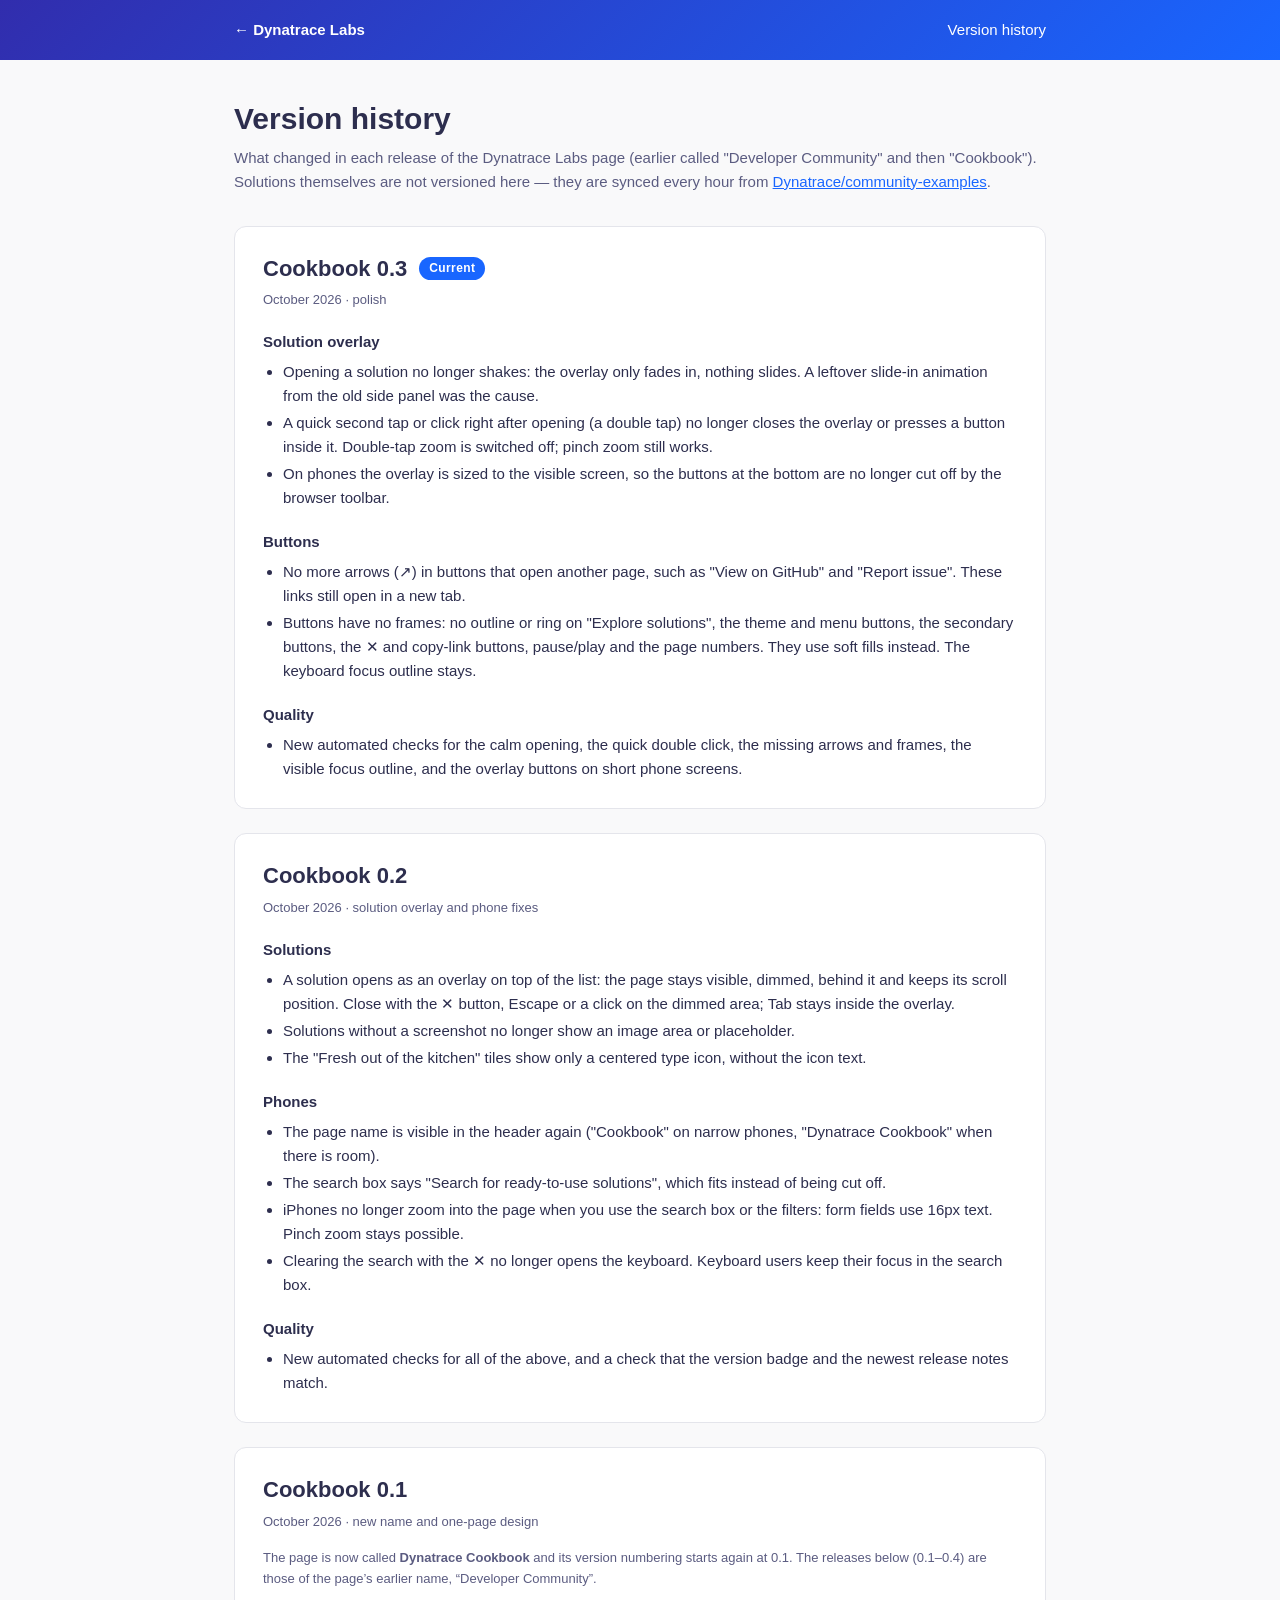
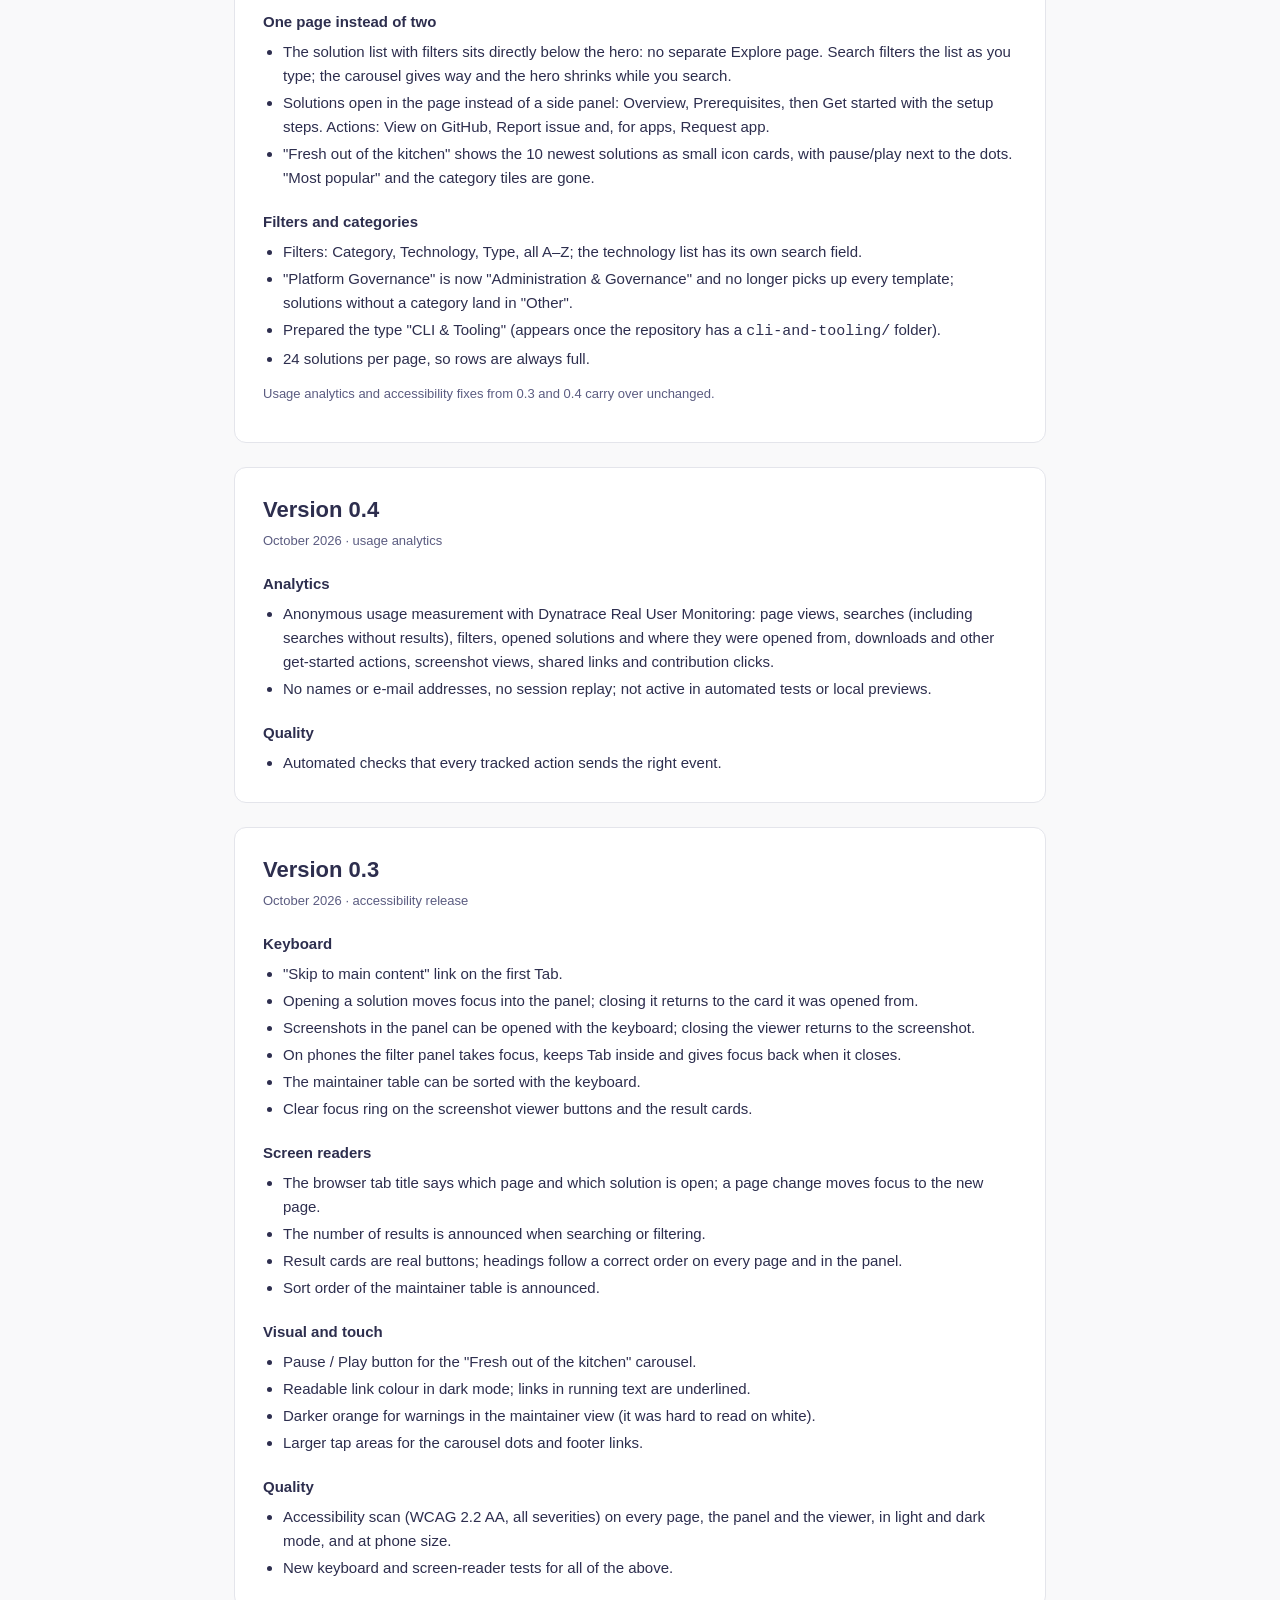
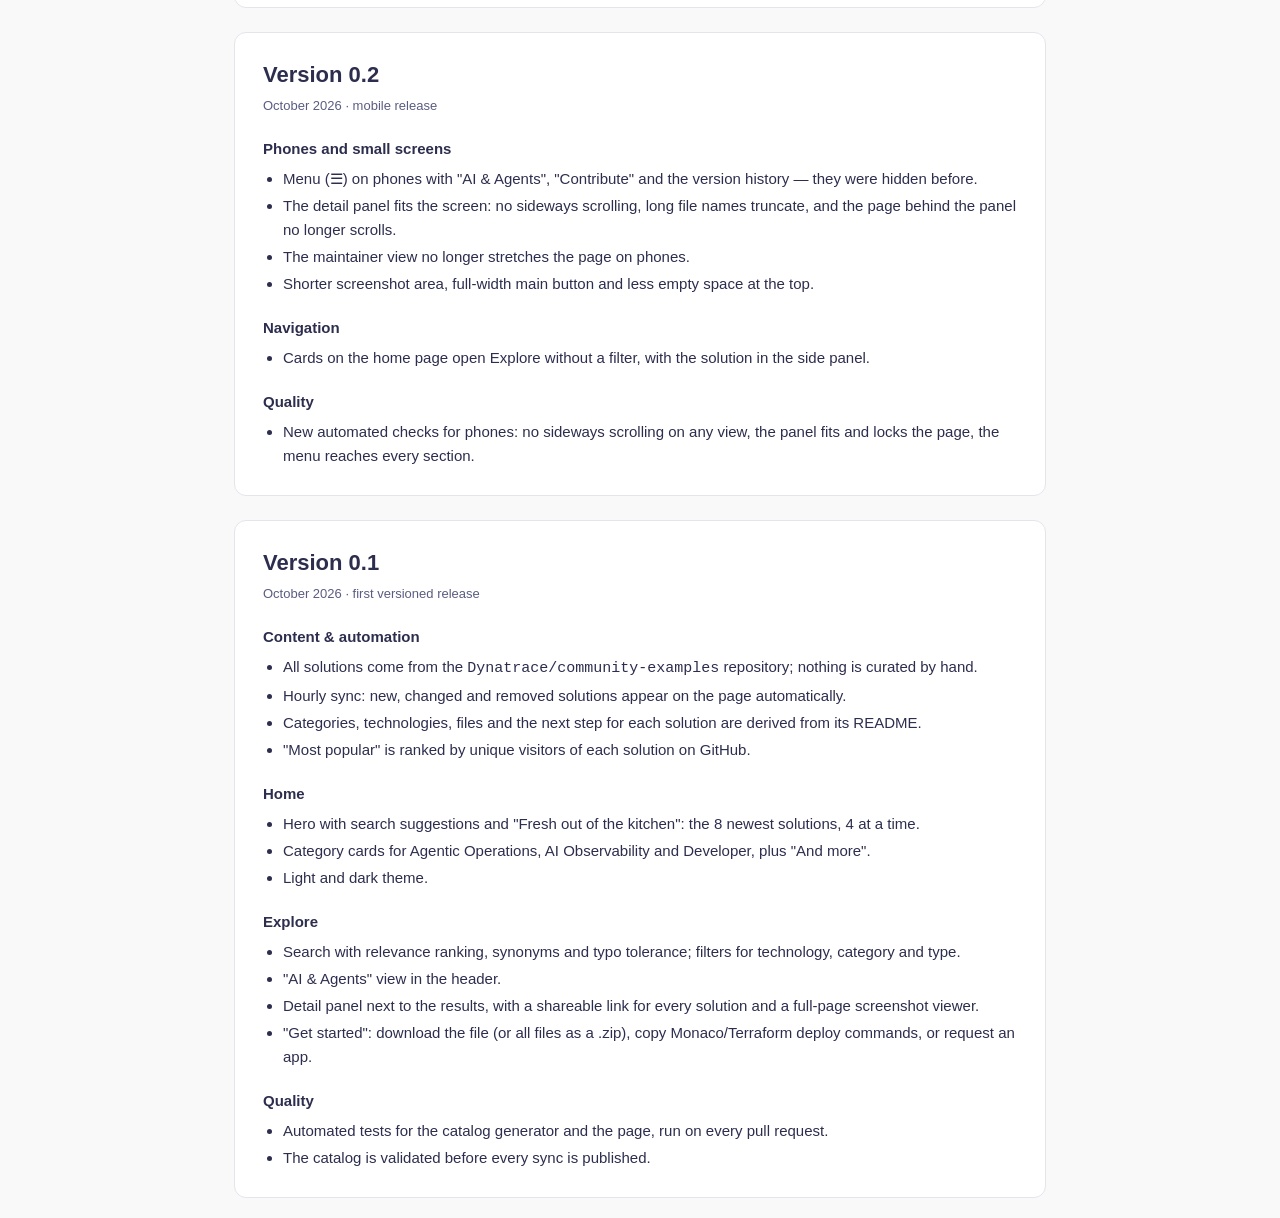
==== version-history.html @ 9326f3be "Add Dynatrace Labs site Replace the placeholder page with the Labs landing page, version history and" ====
<!DOCTYPE html>
<html lang="en">
<head>
<meta charset="utf-8">
<meta name="viewport" content="width=device-width, initial-scale=1">
<title>Version history · Dynatrace Cookbook</title>
<meta name="description" content="Release notes for the Dynatrace Cookbook page.">
<style>
:root{--fg:#2d2e4e;--muted:#5b5c81;--line:#e4e5eb;--blue:#1966ff;--purple:#312dad;--bg:#f9f9fa;--card:#fff;
  --font:"DynatraceFlow","Roboto","Helvetica Neue",Helvetica,Arial,sans-serif;}
*{box-sizing:border-box;}
body{margin:0;background:var(--bg);color:var(--fg);font-family:var(--font);font-size:15px;line-height:1.6;}
header{background:linear-gradient(135deg,#312dad,#1966ff);color:#fff;}
.wrap{max-width:860px;margin:0 auto;padding:0 24px;}
header .wrap{display:flex;align-items:center;justify-content:space-between;height:60px;}
header a{color:#fff;text-decoration:none;font-weight:600;}
header a:hover{text-decoration:underline;}
h1{font-size:30px;line-height:1.25;margin:40px 0 8px;}
.lead{color:var(--muted);margin:0 0 32px;}
.release{background:var(--card);border:1px solid var(--line);border-radius:12px;padding:24px 28px;margin-bottom:24px;}
.release h2{display:flex;align-items:center;gap:12px;margin:0 0 4px;font-size:22px;}
.badge{font-size:12px;font-weight:700;letter-spacing:.4px;color:#fff;background:var(--blue);border-radius:999px;padding:2px 10px;}
.date{color:var(--muted);font-size:13px;margin:0 0 16px;}
.release h3{font-size:15px;margin:20px 0 6px;}
.release ul{margin:0;padding-left:20px;}
.release li{margin:3px 0;}
.note{font-size:13px;color:var(--muted);}
a{color:var(--blue);}
</style>
</head>
<body>
<header>
  <div class="wrap">
    <a href="index.html">← Dynatrace Labs</a>
    <span>Version history</span>
  </div>
</header>

<main class="wrap">
  <h1>Version history</h1>
  <p class="lead">What changed in each release of the Dynatrace Labs page (earlier called "Developer Community" and then "Cookbook").
    Solutions themselves are not versioned here — they are synced every hour from
    <a href="https://github.com/Dynatrace/community-examples" target="_blank" rel="noopener">Dynatrace/community-examples</a>.</p>

  <section class="release" id="cookbook-v0.3">
    <h2>Cookbook 0.3 <span class="badge">Current</span></h2>
    <p class="date">October 2026 · polish</p>

    <h3>Solution overlay</h3>
    <ul>
      <li>Opening a solution no longer shakes: the overlay only fades in, nothing slides. A leftover slide-in animation from the old side panel was the cause.</li>
      <li>A quick second tap or click right after opening (a double tap) no longer closes the overlay or presses a button inside it. Double-tap zoom is switched off; pinch zoom still works.</li>
      <li>On phones the overlay is sized to the visible screen, so the buttons at the bottom are no longer cut off by the browser toolbar.</li>
    </ul>

    <h3>Buttons</h3>
    <ul>
      <li>No more arrows (&#8599;) in buttons that open another page, such as "View on GitHub" and "Report issue". These links still open in a new tab.</li>
      <li>Buttons have no frames: no outline or ring on "Explore solutions", the theme and menu buttons, the secondary buttons, the &#10005; and copy-link buttons, pause/play and the page numbers. They use soft fills instead. The keyboard focus outline stays.</li>
    </ul>

    <h3>Quality</h3>
    <ul>
      <li>New automated checks for the calm opening, the quick double click, the missing arrows and frames, the visible focus outline, and the overlay buttons on short phone screens.</li>
    </ul>
  </section>

  <section class="release" id="cookbook-v0.2">
    <h2>Cookbook 0.2</h2>
    <p class="date">October 2026 · solution overlay and phone fixes</p>

    <h3>Solutions</h3>
    <ul>
      <li>A solution opens as an overlay on top of the list: the page stays visible, dimmed, behind it and keeps its scroll position. Close with the &#10005; button, Escape or a click on the dimmed area; Tab stays inside the overlay.</li>
      <li>Solutions without a screenshot no longer show an image area or placeholder.</li>
      <li>The "Fresh out of the kitchen" tiles show only a centered type icon, without the icon text.</li>
    </ul>

    <h3>Phones</h3>
    <ul>
      <li>The page name is visible in the header again ("Cookbook" on narrow phones, "Dynatrace Cookbook" when there is room).</li>
      <li>The search box says "Search for ready-to-use solutions", which fits instead of being cut off.</li>
      <li>iPhones no longer zoom into the page when you use the search box or the filters: form fields use 16px text. Pinch zoom stays possible.</li>
      <li>Clearing the search with the &#10005; no longer opens the keyboard. Keyboard users keep their focus in the search box.</li>
    </ul>

    <h3>Quality</h3>
    <ul>
      <li>New automated checks for all of the above, and a check that the version badge and the newest release notes match.</li>
    </ul>
  </section>

  <section class="release" id="cookbook-v0.1">
    <h2>Cookbook 0.1</h2>
    <p class="date">October 2026 · new name and one-page design</p>
    <p class="note">The page is now called <strong>Dynatrace Cookbook</strong> and its version numbering starts again at 0.1. The releases below (0.1&ndash;0.4) are those of the page&rsquo;s earlier name, &ldquo;Developer Community&rdquo;.</p>

    <h3>One page instead of two</h3>
    <ul>
      <li>The solution list with filters sits directly below the hero: no separate Explore page. Search filters the list as you type; the carousel gives way and the hero shrinks while you search.</li>
      <li>Solutions open in the page instead of a side panel: Overview, Prerequisites, then Get started with the setup steps. Actions: View on GitHub, Report issue and, for apps, Request app.</li>
      <li>"Fresh out of the kitchen" shows the 10 newest solutions as small icon cards, with pause/play next to the dots. "Most popular" and the category tiles are gone.</li>
    </ul>

    <h3>Filters and categories</h3>
    <ul>
      <li>Filters: Category, Technology, Type, all A&ndash;Z; the technology list has its own search field.</li>
      <li>"Platform Governance" is now "Administration &amp; Governance" and no longer picks up every template; solutions without a category land in "Other".</li>
      <li>Prepared the type "CLI &amp; Tooling" (appears once the repository has a <code>cli-and-tooling/</code> folder).</li>
      <li>24 solutions per page, so rows are always full.</li>
    </ul>

    <p class="note">Usage analytics and accessibility fixes from 0.3 and 0.4 carry over unchanged.</p>
  </section>

  <section class="release" id="v0.4">
    <h2>Version 0.4</h2>
    <p class="date">October 2026 · usage analytics</p>

    <h3>Analytics</h3>
    <ul>
      <li>Anonymous usage measurement with Dynatrace Real User Monitoring: page views, searches (including searches without results), filters, opened solutions and where they were opened from, downloads and other get-started actions, screenshot views, shared links and contribution clicks.</li>
      <li>No names or e-mail addresses, no session replay; not active in automated tests or local previews.</li>
    </ul>

    <h3>Quality</h3>
    <ul>
      <li>Automated checks that every tracked action sends the right event.</li>
    </ul>
  </section>

  <section class="release" id="v0.3">
    <h2>Version 0.3</h2>
    <p class="date">October 2026 · accessibility release</p>

    <h3>Keyboard</h3>
    <ul>
      <li>"Skip to main content" link on the first Tab.</li>
      <li>Opening a solution moves focus into the panel; closing it returns to the card it was opened from.</li>
      <li>Screenshots in the panel can be opened with the keyboard; closing the viewer returns to the screenshot.</li>
      <li>On phones the filter panel takes focus, keeps Tab inside and gives focus back when it closes.</li>
      <li>The maintainer table can be sorted with the keyboard.</li>
      <li>Clear focus ring on the screenshot viewer buttons and the result cards.</li>
    </ul>

    <h3>Screen readers</h3>
    <ul>
      <li>The browser tab title says which page and which solution is open; a page change moves focus to the new page.</li>
      <li>The number of results is announced when searching or filtering.</li>
      <li>Result cards are real buttons; headings follow a correct order on every page and in the panel.</li>
      <li>Sort order of the maintainer table is announced.</li>
    </ul>

    <h3>Visual and touch</h3>
    <ul>
      <li>Pause / Play button for the "Fresh out of the kitchen" carousel.</li>
      <li>Readable link colour in dark mode; links in running text are underlined.</li>
      <li>Darker orange for warnings in the maintainer view (it was hard to read on white).</li>
      <li>Larger tap areas for the carousel dots and footer links.</li>
    </ul>

    <h3>Quality</h3>
    <ul>
      <li>Accessibility scan (WCAG 2.2 AA, all severities) on every page, the panel and the viewer, in light and dark mode, and at phone size.</li>
      <li>New keyboard and screen-reader tests for all of the above.</li>
    </ul>
  </section>

  <section class="release" id="v0.2">
    <h2>Version 0.2</h2>
    <p class="date">October 2026 · mobile release</p>

    <h3>Phones and small screens</h3>
    <ul>
      <li>Menu (☰) on phones with "AI &amp; Agents", "Contribute" and the version history — they were hidden before.</li>
      <li>The detail panel fits the screen: no sideways scrolling, long file names truncate, and the page behind the panel no longer scrolls.</li>
      <li>The maintainer view no longer stretches the page on phones.</li>
      <li>Shorter screenshot area, full-width main button and less empty space at the top.</li>
    </ul>

    <h3>Navigation</h3>
    <ul>
      <li>Cards on the home page open Explore without a filter, with the solution in the side panel.</li>
    </ul>

    <h3>Quality</h3>
    <ul>
      <li>New automated checks for phones: no sideways scrolling on any view, the panel fits and locks the page, the menu reaches every section.</li>
    </ul>
  </section>

  <section class="release" id="v0.1">
    <h2>Version 0.1</h2>
    <p class="date">October 2026 · first versioned release</p>

    <h3>Content &amp; automation</h3>
    <ul>
      <li>All solutions come from the <code>Dynatrace/community-examples</code> repository; nothing is curated by hand.</li>
      <li>Hourly sync: new, changed and removed solutions appear on the page automatically.</li>
      <li>Categories, technologies, files and the next step for each solution are derived from its README.</li>
      <li>"Most popular" is ranked by unique visitors of each solution on GitHub.</li>
    </ul>

    <h3>Home</h3>
    <ul>
      <li>Hero with search suggestions and "Fresh out of the kitchen": the 8 newest solutions, 4 at a time.</li>
      <li>Category cards for Agentic Operations, AI Observability and Developer, plus "And more".</li>
      <li>Light and dark theme.</li>
    </ul>

    <h3>Explore</h3>
    <ul>
      <li>Search with relevance ranking, synonyms and typo tolerance; filters for technology, category and type.</li>
      <li>"AI &amp; Agents" view in the header.</li>
      <li>Detail panel next to the results, with a shareable link for every solution and a full-page screenshot viewer.</li>
      <li>"Get started": download the file (or all files as a .zip), copy Monaco/Terraform deploy commands, or request an app.</li>
    </ul>

    <h3>Quality</h3>
    <ul>
      <li>Automated tests for the catalog generator and the page, run on every pull request.</li>
      <li>The catalog is validated before every sync is published.</li>
    </ul>

  </section>
</main>
</body>
</html>
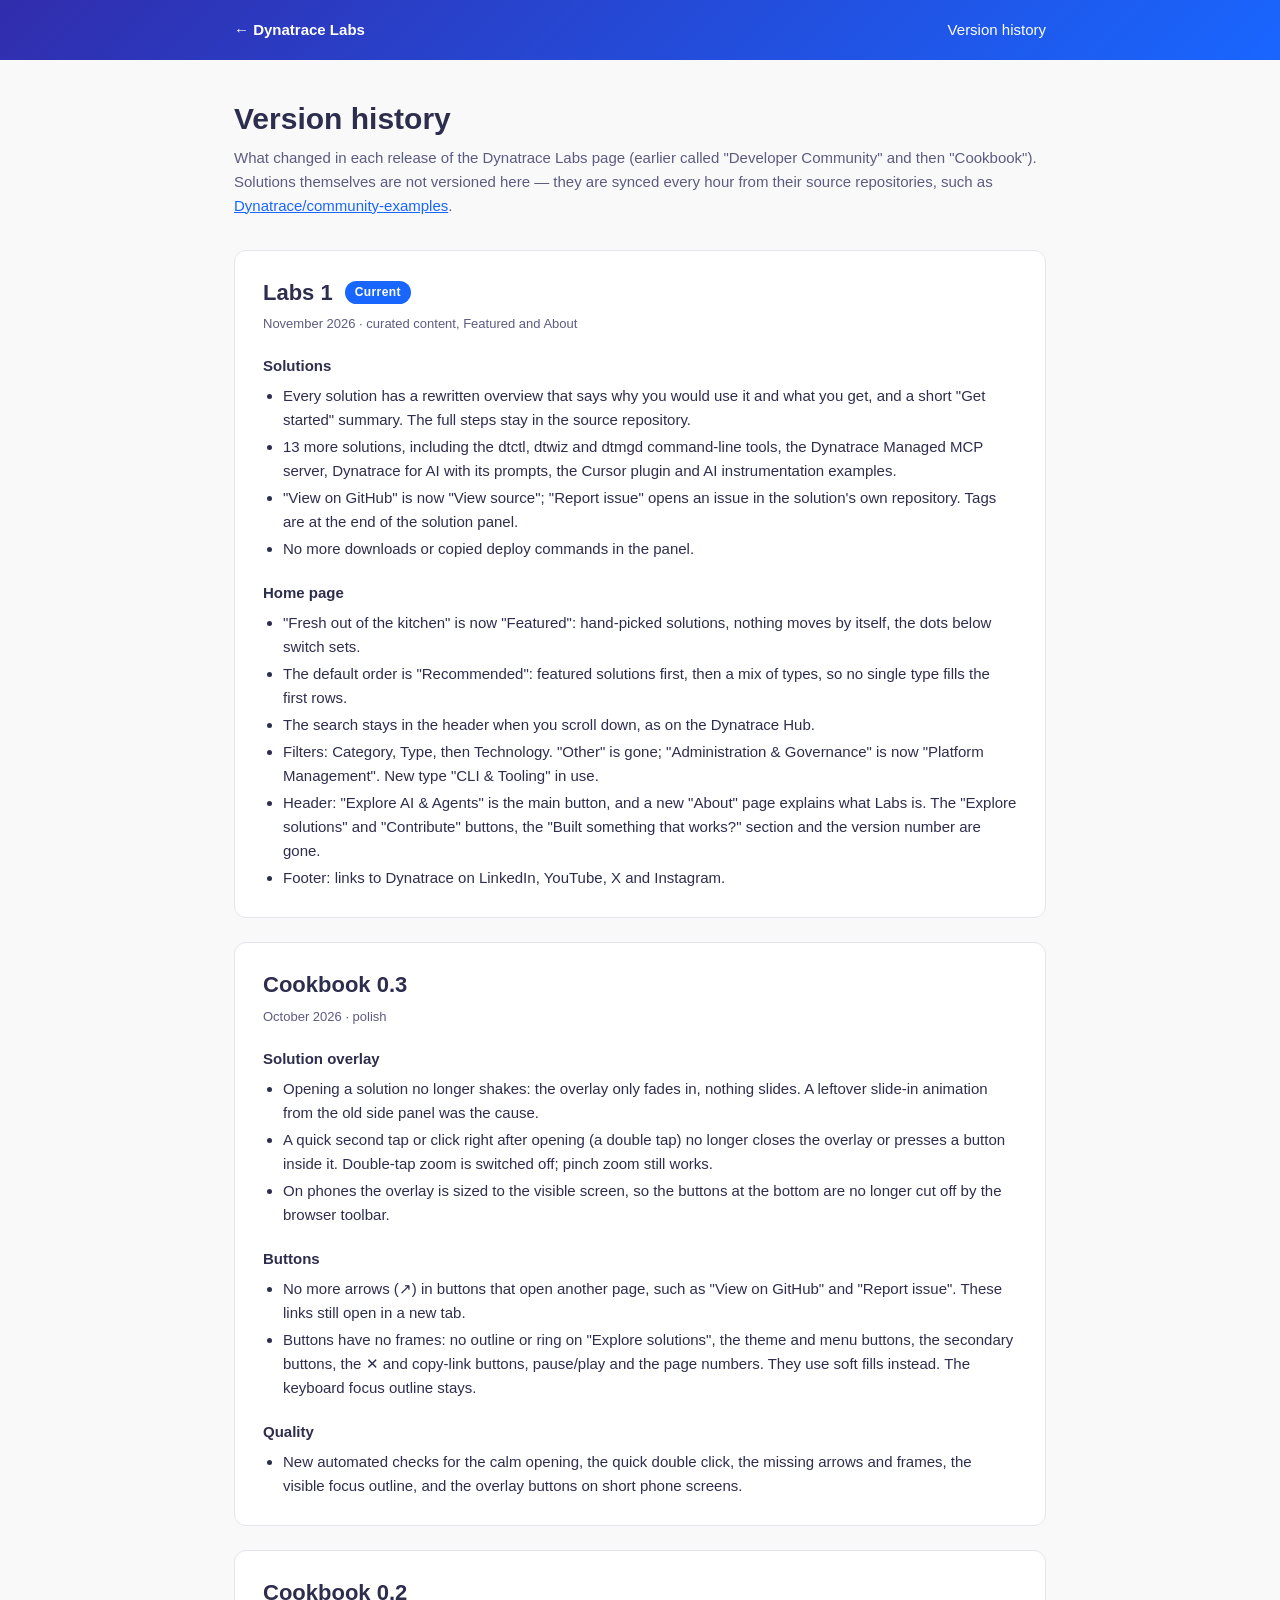
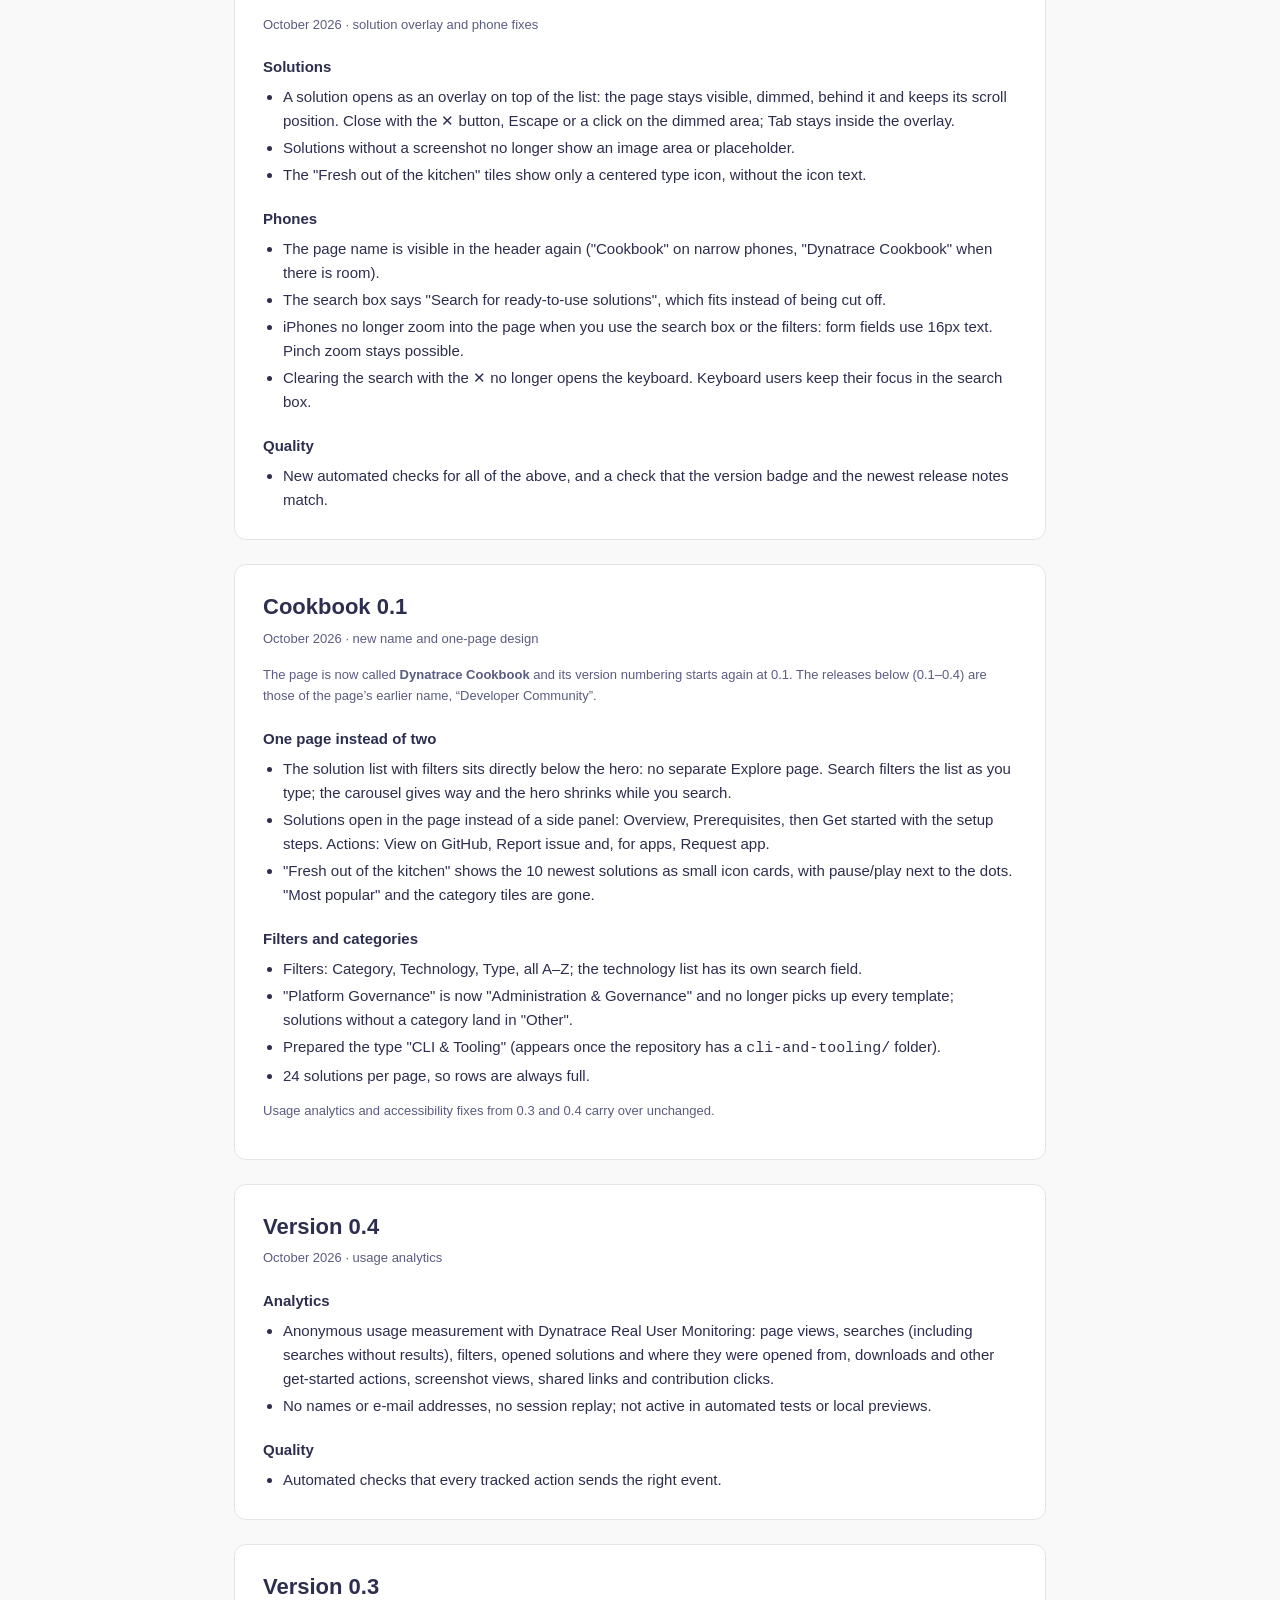
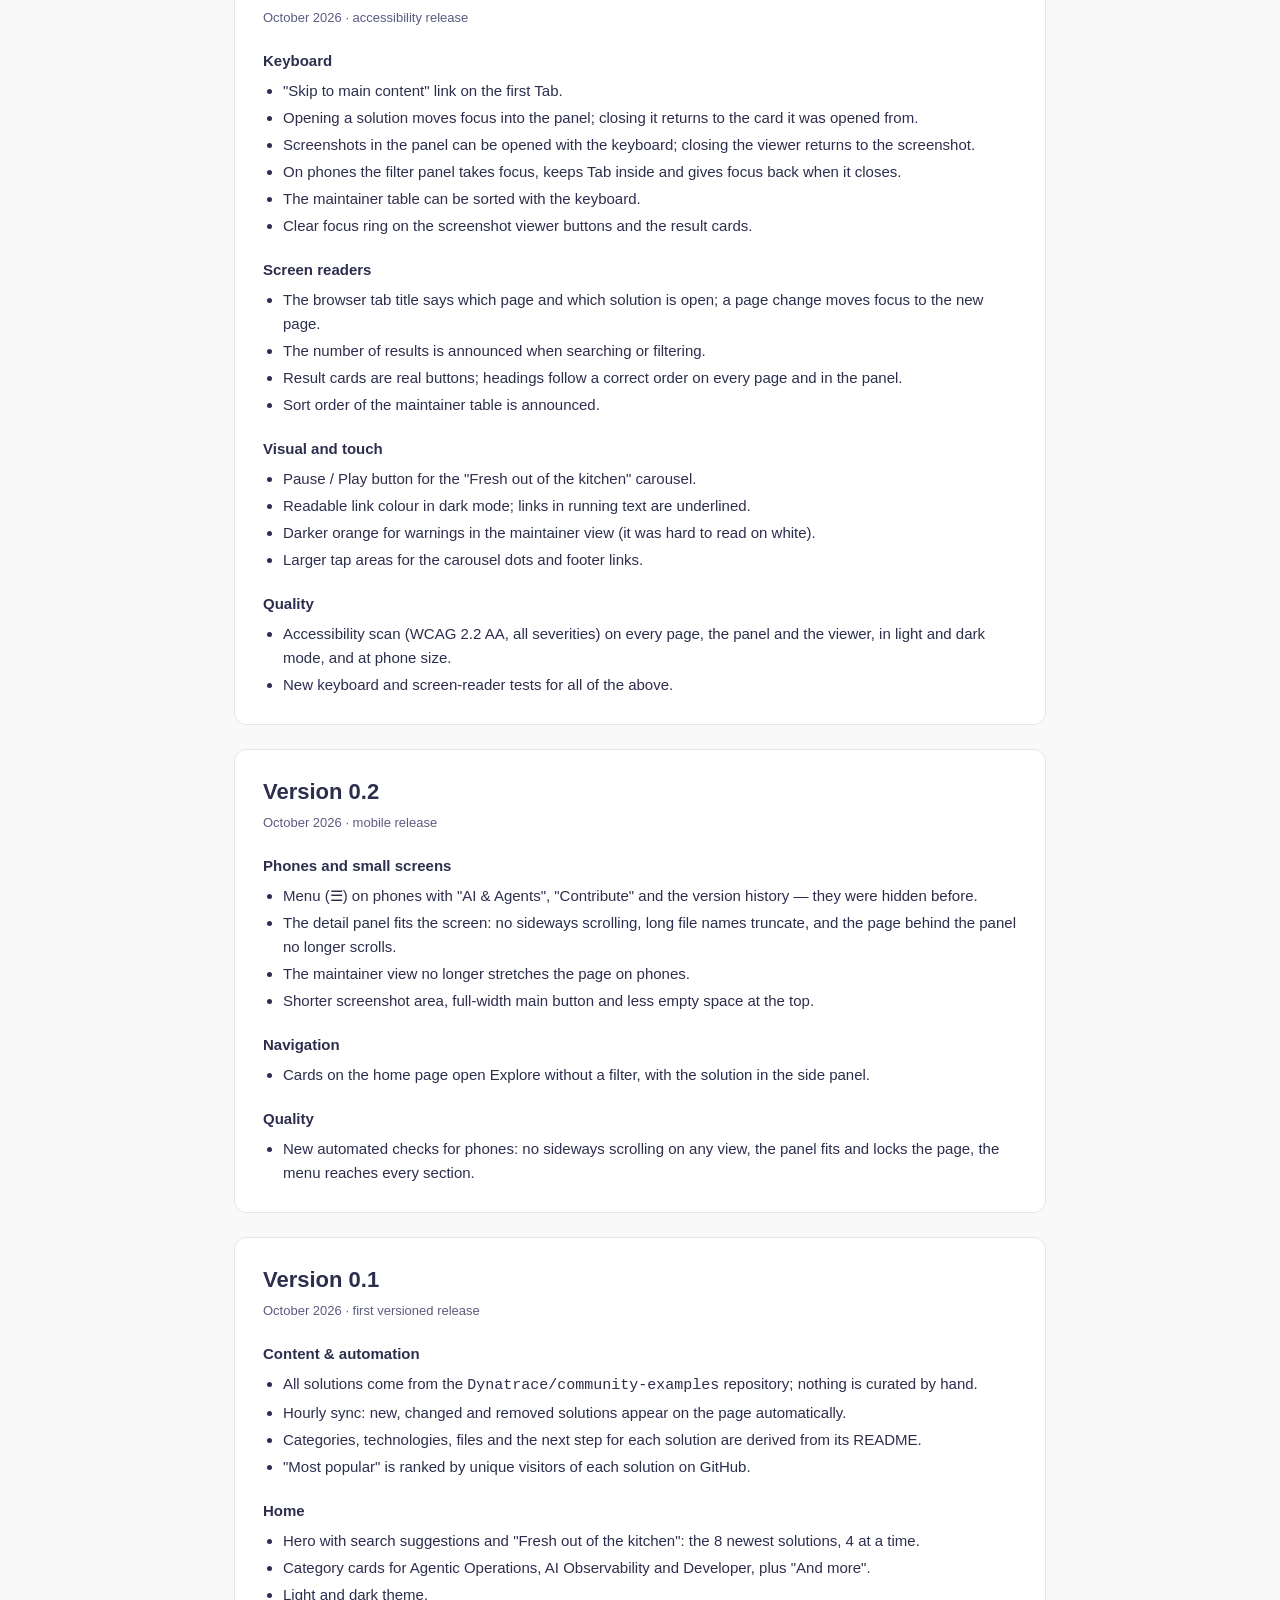
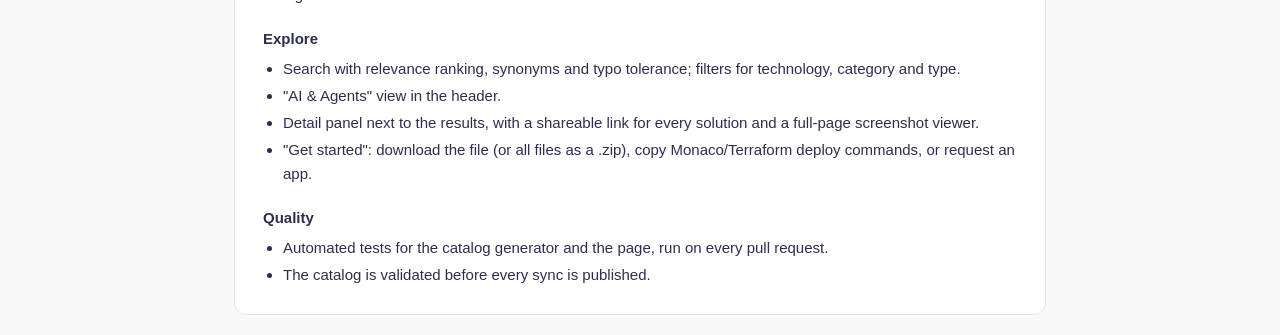
==== commit 797b780f: "Update Labs site to Labs 1 (05942c9) Copied unchanged from applications/labs/public/ in the internal" ====
--- a/version-history.html
+++ b/version-history.html
@@ -1,228 +1,251 @@
-<!DOCTYPE html>
-<html lang="en">
-<head>
-<meta charset="utf-8">
-<meta name="viewport" content="width=device-width, initial-scale=1">
-<title>Version history · Dynatrace Cookbook</title>
-<meta name="description" content="Release notes for the Dynatrace Cookbook page.">
-<style>
-:root{--fg:#2d2e4e;--muted:#5b5c81;--line:#e4e5eb;--blue:#1966ff;--purple:#312dad;--bg:#f9f9fa;--card:#fff;
-  --font:"DynatraceFlow","Roboto","Helvetica Neue",Helvetica,Arial,sans-serif;}
-*{box-sizing:border-box;}
-body{margin:0;background:var(--bg);color:var(--fg);font-family:var(--font);font-size:15px;line-height:1.6;}
-header{background:linear-gradient(135deg,#312dad,#1966ff);color:#fff;}
-.wrap{max-width:860px;margin:0 auto;padding:0 24px;}
-header .wrap{display:flex;align-items:center;justify-content:space-between;height:60px;}
-header a{color:#fff;text-decoration:none;font-weight:600;}
-header a:hover{text-decoration:underline;}
-h1{font-size:30px;line-height:1.25;margin:40px 0 8px;}
-.lead{color:var(--muted);margin:0 0 32px;}
-.release{background:var(--card);border:1px solid var(--line);border-radius:12px;padding:24px 28px;margin-bottom:24px;}
-.release h2{display:flex;align-items:center;gap:12px;margin:0 0 4px;font-size:22px;}
-.badge{font-size:12px;font-weight:700;letter-spacing:.4px;color:#fff;background:var(--blue);border-radius:999px;padding:2px 10px;}
-.date{color:var(--muted);font-size:13px;margin:0 0 16px;}
-.release h3{font-size:15px;margin:20px 0 6px;}
-.release ul{margin:0;padding-left:20px;}
-.release li{margin:3px 0;}
-.note{font-size:13px;color:var(--muted);}
-a{color:var(--blue);}
-</style>
-</head>
-<body>
-<header>
-  <div class="wrap">
-    <a href="index.html">← Dynatrace Labs</a>
-    <span>Version history</span>
-  </div>
-</header>
-
-<main class="wrap">
-  <h1>Version history</h1>
-  <p class="lead">What changed in each release of the Dynatrace Labs page (earlier called "Developer Community" and then "Cookbook").
-    Solutions themselves are not versioned here — they are synced every hour from
-    <a href="https://github.com/Dynatrace/community-examples" target="_blank" rel="noopener">Dynatrace/community-examples</a>.</p>
-
-  <section class="release" id="cookbook-v0.3">
-    <h2>Cookbook 0.3 <span class="badge">Current</span></h2>
-    <p class="date">October 2026 · polish</p>
-
-    <h3>Solution overlay</h3>
-    <ul>
-      <li>Opening a solution no longer shakes: the overlay only fades in, nothing slides. A leftover slide-in animation from the old side panel was the cause.</li>
-      <li>A quick second tap or click right after opening (a double tap) no longer closes the overlay or presses a button inside it. Double-tap zoom is switched off; pinch zoom still works.</li>
-      <li>On phones the overlay is sized to the visible screen, so the buttons at the bottom are no longer cut off by the browser toolbar.</li>
-    </ul>
-
-    <h3>Buttons</h3>
-    <ul>
-      <li>No more arrows (&#8599;) in buttons that open another page, such as "View on GitHub" and "Report issue". These links still open in a new tab.</li>
-      <li>Buttons have no frames: no outline or ring on "Explore solutions", the theme and menu buttons, the secondary buttons, the &#10005; and copy-link buttons, pause/play and the page numbers. They use soft fills instead. The keyboard focus outline stays.</li>
-    </ul>
-
-    <h3>Quality</h3>
-    <ul>
-      <li>New automated checks for the calm opening, the quick double click, the missing arrows and frames, the visible focus outline, and the overlay buttons on short phone screens.</li>
-    </ul>
-  </section>
-
-  <section class="release" id="cookbook-v0.2">
-    <h2>Cookbook 0.2</h2>
-    <p class="date">October 2026 · solution overlay and phone fixes</p>
-
-    <h3>Solutions</h3>
-    <ul>
-      <li>A solution opens as an overlay on top of the list: the page stays visible, dimmed, behind it and keeps its scroll position. Close with the &#10005; button, Escape or a click on the dimmed area; Tab stays inside the overlay.</li>
-      <li>Solutions without a screenshot no longer show an image area or placeholder.</li>
-      <li>The "Fresh out of the kitchen" tiles show only a centered type icon, without the icon text.</li>
-    </ul>
-
-    <h3>Phones</h3>
-    <ul>
-      <li>The page name is visible in the header again ("Cookbook" on narrow phones, "Dynatrace Cookbook" when there is room).</li>
-      <li>The search box says "Search for ready-to-use solutions", which fits instead of being cut off.</li>
-      <li>iPhones no longer zoom into the page when you use the search box or the filters: form fields use 16px text. Pinch zoom stays possible.</li>
-      <li>Clearing the search with the &#10005; no longer opens the keyboard. Keyboard users keep their focus in the search box.</li>
-    </ul>
-
-    <h3>Quality</h3>
-    <ul>
-      <li>New automated checks for all of the above, and a check that the version badge and the newest release notes match.</li>
-    </ul>
-  </section>
-
-  <section class="release" id="cookbook-v0.1">
-    <h2>Cookbook 0.1</h2>
-    <p class="date">October 2026 · new name and one-page design</p>
-    <p class="note">The page is now called <strong>Dynatrace Cookbook</strong> and its version numbering starts again at 0.1. The releases below (0.1&ndash;0.4) are those of the page&rsquo;s earlier name, &ldquo;Developer Community&rdquo;.</p>
-
-    <h3>One page instead of two</h3>
-    <ul>
-      <li>The solution list with filters sits directly below the hero: no separate Explore page. Search filters the list as you type; the carousel gives way and the hero shrinks while you search.</li>
-      <li>Solutions open in the page instead of a side panel: Overview, Prerequisites, then Get started with the setup steps. Actions: View on GitHub, Report issue and, for apps, Request app.</li>
-      <li>"Fresh out of the kitchen" shows the 10 newest solutions as small icon cards, with pause/play next to the dots. "Most popular" and the category tiles are gone.</li>
-    </ul>
-
-    <h3>Filters and categories</h3>
-    <ul>
-      <li>Filters: Category, Technology, Type, all A&ndash;Z; the technology list has its own search field.</li>
-      <li>"Platform Governance" is now "Administration &amp; Governance" and no longer picks up every template; solutions without a category land in "Other".</li>
-      <li>Prepared the type "CLI &amp; Tooling" (appears once the repository has a <code>cli-and-tooling/</code> folder).</li>
-      <li>24 solutions per page, so rows are always full.</li>
-    </ul>
-
-    <p class="note">Usage analytics and accessibility fixes from 0.3 and 0.4 carry over unchanged.</p>
-  </section>
-
-  <section class="release" id="v0.4">
-    <h2>Version 0.4</h2>
-    <p class="date">October 2026 · usage analytics</p>
-
-    <h3>Analytics</h3>
-    <ul>
-      <li>Anonymous usage measurement with Dynatrace Real User Monitoring: page views, searches (including searches without results), filters, opened solutions and where they were opened from, downloads and other get-started actions, screenshot views, shared links and contribution clicks.</li>
-      <li>No names or e-mail addresses, no session replay; not active in automated tests or local previews.</li>
-    </ul>
-
-    <h3>Quality</h3>
-    <ul>
-      <li>Automated checks that every tracked action sends the right event.</li>
-    </ul>
-  </section>
-
-  <section class="release" id="v0.3">
-    <h2>Version 0.3</h2>
-    <p class="date">October 2026 · accessibility release</p>
-
-    <h3>Keyboard</h3>
-    <ul>
-      <li>"Skip to main content" link on the first Tab.</li>
-      <li>Opening a solution moves focus into the panel; closing it returns to the card it was opened from.</li>
-      <li>Screenshots in the panel can be opened with the keyboard; closing the viewer returns to the screenshot.</li>
-      <li>On phones the filter panel takes focus, keeps Tab inside and gives focus back when it closes.</li>
-      <li>The maintainer table can be sorted with the keyboard.</li>
-      <li>Clear focus ring on the screenshot viewer buttons and the result cards.</li>
-    </ul>
-
-    <h3>Screen readers</h3>
-    <ul>
-      <li>The browser tab title says which page and which solution is open; a page change moves focus to the new page.</li>
-      <li>The number of results is announced when searching or filtering.</li>
-      <li>Result cards are real buttons; headings follow a correct order on every page and in the panel.</li>
-      <li>Sort order of the maintainer table is announced.</li>
-    </ul>
-
-    <h3>Visual and touch</h3>
-    <ul>
-      <li>Pause / Play button for the "Fresh out of the kitchen" carousel.</li>
-      <li>Readable link colour in dark mode; links in running text are underlined.</li>
-      <li>Darker orange for warnings in the maintainer view (it was hard to read on white).</li>
-      <li>Larger tap areas for the carousel dots and footer links.</li>
-    </ul>
-
-    <h3>Quality</h3>
-    <ul>
-      <li>Accessibility scan (WCAG 2.2 AA, all severities) on every page, the panel and the viewer, in light and dark mode, and at phone size.</li>
-      <li>New keyboard and screen-reader tests for all of the above.</li>
-    </ul>
-  </section>
-
-  <section class="release" id="v0.2">
-    <h2>Version 0.2</h2>
-    <p class="date">October 2026 · mobile release</p>
-
-    <h3>Phones and small screens</h3>
-    <ul>
-      <li>Menu (☰) on phones with "AI &amp; Agents", "Contribute" and the version history — they were hidden before.</li>
-      <li>The detail panel fits the screen: no sideways scrolling, long file names truncate, and the page behind the panel no longer scrolls.</li>
-      <li>The maintainer view no longer stretches the page on phones.</li>
-      <li>Shorter screenshot area, full-width main button and less empty space at the top.</li>
-    </ul>
-
-    <h3>Navigation</h3>
-    <ul>
-      <li>Cards on the home page open Explore without a filter, with the solution in the side panel.</li>
-    </ul>
-
-    <h3>Quality</h3>
-    <ul>
-      <li>New automated checks for phones: no sideways scrolling on any view, the panel fits and locks the page, the menu reaches every section.</li>
-    </ul>
-  </section>
-
-  <section class="release" id="v0.1">
-    <h2>Version 0.1</h2>
-    <p class="date">October 2026 · first versioned release</p>
-
-    <h3>Content &amp; automation</h3>
-    <ul>
-      <li>All solutions come from the <code>Dynatrace/community-examples</code> repository; nothing is curated by hand.</li>
-      <li>Hourly sync: new, changed and removed solutions appear on the page automatically.</li>
-      <li>Categories, technologies, files and the next step for each solution are derived from its README.</li>
-      <li>"Most popular" is ranked by unique visitors of each solution on GitHub.</li>
-    </ul>
-
-    <h3>Home</h3>
-    <ul>
-      <li>Hero with search suggestions and "Fresh out of the kitchen": the 8 newest solutions, 4 at a time.</li>
-      <li>Category cards for Agentic Operations, AI Observability and Developer, plus "And more".</li>
-      <li>Light and dark theme.</li>
-    </ul>
-
-    <h3>Explore</h3>
-    <ul>
-      <li>Search with relevance ranking, synonyms and typo tolerance; filters for technology, category and type.</li>
-      <li>"AI &amp; Agents" view in the header.</li>
-      <li>Detail panel next to the results, with a shareable link for every solution and a full-page screenshot viewer.</li>
-      <li>"Get started": download the file (or all files as a .zip), copy Monaco/Terraform deploy commands, or request an app.</li>
-    </ul>
-
-    <h3>Quality</h3>
-    <ul>
-      <li>Automated tests for the catalog generator and the page, run on every pull request.</li>
-      <li>The catalog is validated before every sync is published.</li>
-    </ul>
-
-  </section>
-</main>
-</body>
-</html>
+<!DOCTYPE html>
+<html lang="en">
+<head>
+<meta charset="utf-8">
+<meta name="viewport" content="width=device-width, initial-scale=1">
+<title>Version history · Dynatrace Labs</title>
+<meta name="description" content="Release notes for the Dynatrace Labs page.">
+<style>
+:root{--fg:#2d2e4e;--muted:#5b5c81;--line:#e4e5eb;--blue:#1966ff;--purple:#312dad;--bg:#f9f9fa;--card:#fff;
+  --font:"DynatraceFlow","Roboto","Helvetica Neue",Helvetica,Arial,sans-serif;}
+*{box-sizing:border-box;}
+body{margin:0;background:var(--bg);color:var(--fg);font-family:var(--font);font-size:15px;line-height:1.6;}
+header{background:linear-gradient(135deg,#312dad,#1966ff);color:#fff;}
+.wrap{max-width:860px;margin:0 auto;padding:0 24px;}
+header .wrap{display:flex;align-items:center;justify-content:space-between;height:60px;}
+header a{color:#fff;text-decoration:none;font-weight:600;}
+header a:hover{text-decoration:underline;}
+h1{font-size:30px;line-height:1.25;margin:40px 0 8px;}
+.lead{color:var(--muted);margin:0 0 32px;}
+.release{background:var(--card);border:1px solid var(--line);border-radius:12px;padding:24px 28px;margin-bottom:24px;}
+.release h2{display:flex;align-items:center;gap:12px;margin:0 0 4px;font-size:22px;}
+.badge{font-size:12px;font-weight:700;letter-spacing:.4px;color:#fff;background:var(--blue);border-radius:999px;padding:2px 10px;}
+.date{color:var(--muted);font-size:13px;margin:0 0 16px;}
+.release h3{font-size:15px;margin:20px 0 6px;}
+.release ul{margin:0;padding-left:20px;}
+.release li{margin:3px 0;}
+.note{font-size:13px;color:var(--muted);}
+a{color:var(--blue);}
+</style>
+</head>
+<body>
+<header>
+  <div class="wrap">
+    <a href="index.html">← Dynatrace Labs</a>
+    <span>Version history</span>
+  </div>
+</header>
+
+<main class="wrap">
+  <h1>Version history</h1>
+  <p class="lead">What changed in each release of the Dynatrace Labs page (earlier called "Developer Community" and then "Cookbook").
+    Solutions themselves are not versioned here — they are synced every hour from their source repositories,
+    such as <a href="https://github.com/Dynatrace/community-examples" target="_blank" rel="noopener">Dynatrace/community-examples</a>.</p>
+
+  <section class="release" id="labs-v1">
+    <h2>Labs 1 <span class="badge">Current</span></h2>
+    <p class="date">November 2026 · curated content, Featured and About</p>
+
+    <h3>Solutions</h3>
+    <ul>
+      <li>Every solution has a rewritten overview that says why you would use it and what you get, and a short "Get started" summary. The full steps stay in the source repository.</li>
+      <li>13 more solutions, including the dtctl, dtwiz and dtmgd command-line tools, the Dynatrace Managed MCP server, Dynatrace for AI with its prompts, the Cursor plugin and AI instrumentation examples.</li>
+      <li>"View on GitHub" is now "View source"; "Report issue" opens an issue in the solution's own repository. Tags are at the end of the solution panel.</li>
+      <li>No more downloads or copied deploy commands in the panel.</li>
+    </ul>
+
+    <h3>Home page</h3>
+    <ul>
+      <li>"Fresh out of the kitchen" is now "Featured": hand-picked solutions, nothing moves by itself, the dots below switch sets.</li>
+      <li>The default order is "Recommended": featured solutions first, then a mix of types, so no single type fills the first rows.</li>
+      <li>The search stays in the header when you scroll down, as on the Dynatrace Hub.</li>
+      <li>Filters: Category, Type, then Technology. "Other" is gone; "Administration &amp; Governance" is now "Platform Management". New type "CLI &amp; Tooling" in use.</li>
+      <li>Header: "Explore AI &amp; Agents" is the main button, and a new "About" page explains what Labs is. The "Explore solutions" and "Contribute" buttons, the "Built something that works?" section and the version number are gone.</li>
+      <li>Footer: links to Dynatrace on LinkedIn, YouTube, X and Instagram.</li>
+    </ul>
+  </section>
+
+  <section class="release" id="cookbook-v0.3">
+    <h2>Cookbook 0.3</h2>
+    <p class="date">October 2026 · polish</p>
+
+    <h3>Solution overlay</h3>
+    <ul>
+      <li>Opening a solution no longer shakes: the overlay only fades in, nothing slides. A leftover slide-in animation from the old side panel was the cause.</li>
+      <li>A quick second tap or click right after opening (a double tap) no longer closes the overlay or presses a button inside it. Double-tap zoom is switched off; pinch zoom still works.</li>
+      <li>On phones the overlay is sized to the visible screen, so the buttons at the bottom are no longer cut off by the browser toolbar.</li>
+    </ul>
+
+    <h3>Buttons</h3>
+    <ul>
+      <li>No more arrows (&#8599;) in buttons that open another page, such as "View on GitHub" and "Report issue". These links still open in a new tab.</li>
+      <li>Buttons have no frames: no outline or ring on "Explore solutions", the theme and menu buttons, the secondary buttons, the &#10005; and copy-link buttons, pause/play and the page numbers. They use soft fills instead. The keyboard focus outline stays.</li>
+    </ul>
+
+    <h3>Quality</h3>
+    <ul>
+      <li>New automated checks for the calm opening, the quick double click, the missing arrows and frames, the visible focus outline, and the overlay buttons on short phone screens.</li>
+    </ul>
+  </section>
+
+  <section class="release" id="cookbook-v0.2">
+    <h2>Cookbook 0.2</h2>
+    <p class="date">October 2026 · solution overlay and phone fixes</p>
+
+    <h3>Solutions</h3>
+    <ul>
+      <li>A solution opens as an overlay on top of the list: the page stays visible, dimmed, behind it and keeps its scroll position. Close with the &#10005; button, Escape or a click on the dimmed area; Tab stays inside the overlay.</li>
+      <li>Solutions without a screenshot no longer show an image area or placeholder.</li>
+      <li>The "Fresh out of the kitchen" tiles show only a centered type icon, without the icon text.</li>
+    </ul>
+
+    <h3>Phones</h3>
+    <ul>
+      <li>The page name is visible in the header again ("Cookbook" on narrow phones, "Dynatrace Cookbook" when there is room).</li>
+      <li>The search box says "Search for ready-to-use solutions", which fits instead of being cut off.</li>
+      <li>iPhones no longer zoom into the page when you use the search box or the filters: form fields use 16px text. Pinch zoom stays possible.</li>
+      <li>Clearing the search with the &#10005; no longer opens the keyboard. Keyboard users keep their focus in the search box.</li>
+    </ul>
+
+    <h3>Quality</h3>
+    <ul>
+      <li>New automated checks for all of the above, and a check that the version badge and the newest release notes match.</li>
+    </ul>
+  </section>
+
+  <section class="release" id="cookbook-v0.1">
+    <h2>Cookbook 0.1</h2>
+    <p class="date">October 2026 · new name and one-page design</p>
+    <p class="note">The page is now called <strong>Dynatrace Cookbook</strong> and its version numbering starts again at 0.1. The releases below (0.1&ndash;0.4) are those of the page&rsquo;s earlier name, &ldquo;Developer Community&rdquo;.</p>
+
+    <h3>One page instead of two</h3>
+    <ul>
+      <li>The solution list with filters sits directly below the hero: no separate Explore page. Search filters the list as you type; the carousel gives way and the hero shrinks while you search.</li>
+      <li>Solutions open in the page instead of a side panel: Overview, Prerequisites, then Get started with the setup steps. Actions: View on GitHub, Report issue and, for apps, Request app.</li>
+      <li>"Fresh out of the kitchen" shows the 10 newest solutions as small icon cards, with pause/play next to the dots. "Most popular" and the category tiles are gone.</li>
+    </ul>
+
+    <h3>Filters and categories</h3>
+    <ul>
+      <li>Filters: Category, Technology, Type, all A&ndash;Z; the technology list has its own search field.</li>
+      <li>"Platform Governance" is now "Administration &amp; Governance" and no longer picks up every template; solutions without a category land in "Other".</li>
+      <li>Prepared the type "CLI &amp; Tooling" (appears once the repository has a <code>cli-and-tooling/</code> folder).</li>
+      <li>24 solutions per page, so rows are always full.</li>
+    </ul>
+
+    <p class="note">Usage analytics and accessibility fixes from 0.3 and 0.4 carry over unchanged.</p>
+  </section>
+
+  <section class="release" id="v0.4">
+    <h2>Version 0.4</h2>
+    <p class="date">October 2026 · usage analytics</p>
+
+    <h3>Analytics</h3>
+    <ul>
+      <li>Anonymous usage measurement with Dynatrace Real User Monitoring: page views, searches (including searches without results), filters, opened solutions and where they were opened from, downloads and other get-started actions, screenshot views, shared links and contribution clicks.</li>
+      <li>No names or e-mail addresses, no session replay; not active in automated tests or local previews.</li>
+    </ul>
+
+    <h3>Quality</h3>
+    <ul>
+      <li>Automated checks that every tracked action sends the right event.</li>
+    </ul>
+  </section>
+
+  <section class="release" id="v0.3">
+    <h2>Version 0.3</h2>
+    <p class="date">October 2026 · accessibility release</p>
+
+    <h3>Keyboard</h3>
+    <ul>
+      <li>"Skip to main content" link on the first Tab.</li>
+      <li>Opening a solution moves focus into the panel; closing it returns to the card it was opened from.</li>
+      <li>Screenshots in the panel can be opened with the keyboard; closing the viewer returns to the screenshot.</li>
+      <li>On phones the filter panel takes focus, keeps Tab inside and gives focus back when it closes.</li>
+      <li>The maintainer table can be sorted with the keyboard.</li>
+      <li>Clear focus ring on the screenshot viewer buttons and the result cards.</li>
+    </ul>
+
+    <h3>Screen readers</h3>
+    <ul>
+      <li>The browser tab title says which page and which solution is open; a page change moves focus to the new page.</li>
+      <li>The number of results is announced when searching or filtering.</li>
+      <li>Result cards are real buttons; headings follow a correct order on every page and in the panel.</li>
+      <li>Sort order of the maintainer table is announced.</li>
+    </ul>
+
+    <h3>Visual and touch</h3>
+    <ul>
+      <li>Pause / Play button for the "Fresh out of the kitchen" carousel.</li>
+      <li>Readable link colour in dark mode; links in running text are underlined.</li>
+      <li>Darker orange for warnings in the maintainer view (it was hard to read on white).</li>
+      <li>Larger tap areas for the carousel dots and footer links.</li>
+    </ul>
+
+    <h3>Quality</h3>
+    <ul>
+      <li>Accessibility scan (WCAG 2.2 AA, all severities) on every page, the panel and the viewer, in light and dark mode, and at phone size.</li>
+      <li>New keyboard and screen-reader tests for all of the above.</li>
+    </ul>
+  </section>
+
+  <section class="release" id="v0.2">
+    <h2>Version 0.2</h2>
+    <p class="date">October 2026 · mobile release</p>
+
+    <h3>Phones and small screens</h3>
+    <ul>
+      <li>Menu (☰) on phones with "AI &amp; Agents", "Contribute" and the version history — they were hidden before.</li>
+      <li>The detail panel fits the screen: no sideways scrolling, long file names truncate, and the page behind the panel no longer scrolls.</li>
+      <li>The maintainer view no longer stretches the page on phones.</li>
+      <li>Shorter screenshot area, full-width main button and less empty space at the top.</li>
+    </ul>
+
+    <h3>Navigation</h3>
+    <ul>
+      <li>Cards on the home page open Explore without a filter, with the solution in the side panel.</li>
+    </ul>
+
+    <h3>Quality</h3>
+    <ul>
+      <li>New automated checks for phones: no sideways scrolling on any view, the panel fits and locks the page, the menu reaches every section.</li>
+    </ul>
+  </section>
+
+  <section class="release" id="v0.1">
+    <h2>Version 0.1</h2>
+    <p class="date">October 2026 · first versioned release</p>
+
+    <h3>Content &amp; automation</h3>
+    <ul>
+      <li>All solutions come from the <code>Dynatrace/community-examples</code> repository; nothing is curated by hand.</li>
+      <li>Hourly sync: new, changed and removed solutions appear on the page automatically.</li>
+      <li>Categories, technologies, files and the next step for each solution are derived from its README.</li>
+      <li>"Most popular" is ranked by unique visitors of each solution on GitHub.</li>
+    </ul>
+
+    <h3>Home</h3>
+    <ul>
+      <li>Hero with search suggestions and "Fresh out of the kitchen": the 8 newest solutions, 4 at a time.</li>
+      <li>Category cards for Agentic Operations, AI Observability and Developer, plus "And more".</li>
+      <li>Light and dark theme.</li>
+    </ul>
+
+    <h3>Explore</h3>
+    <ul>
+      <li>Search with relevance ranking, synonyms and typo tolerance; filters for technology, category and type.</li>
+      <li>"AI &amp; Agents" view in the header.</li>
+      <li>Detail panel next to the results, with a shareable link for every solution and a full-page screenshot viewer.</li>
+      <li>"Get started": download the file (or all files as a .zip), copy Monaco/Terraform deploy commands, or request an app.</li>
+    </ul>
+
+    <h3>Quality</h3>
+    <ul>
+      <li>Automated tests for the catalog generator and the page, run on every pull request.</li>
+      <li>The catalog is validated before every sync is published.</li>
+    </ul>
+
+  </section>
+</main>
+</body>
+</html>
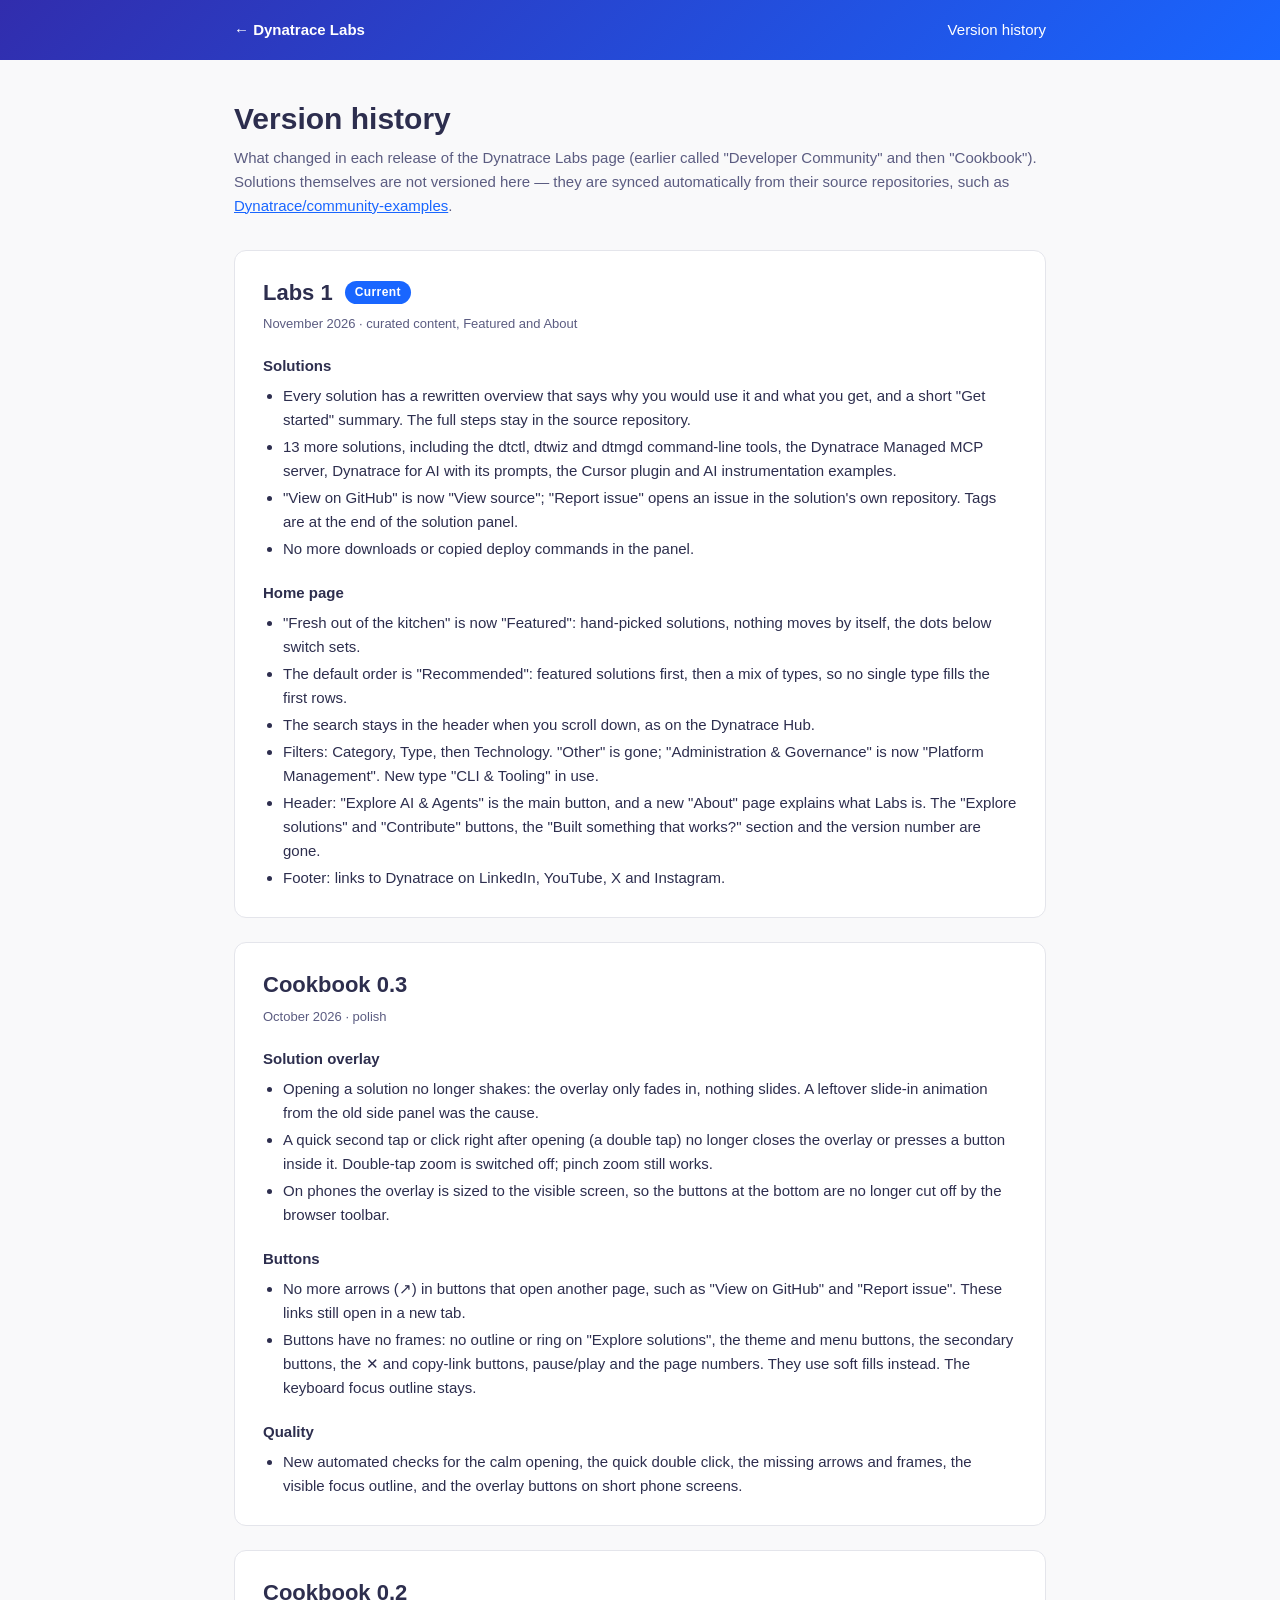
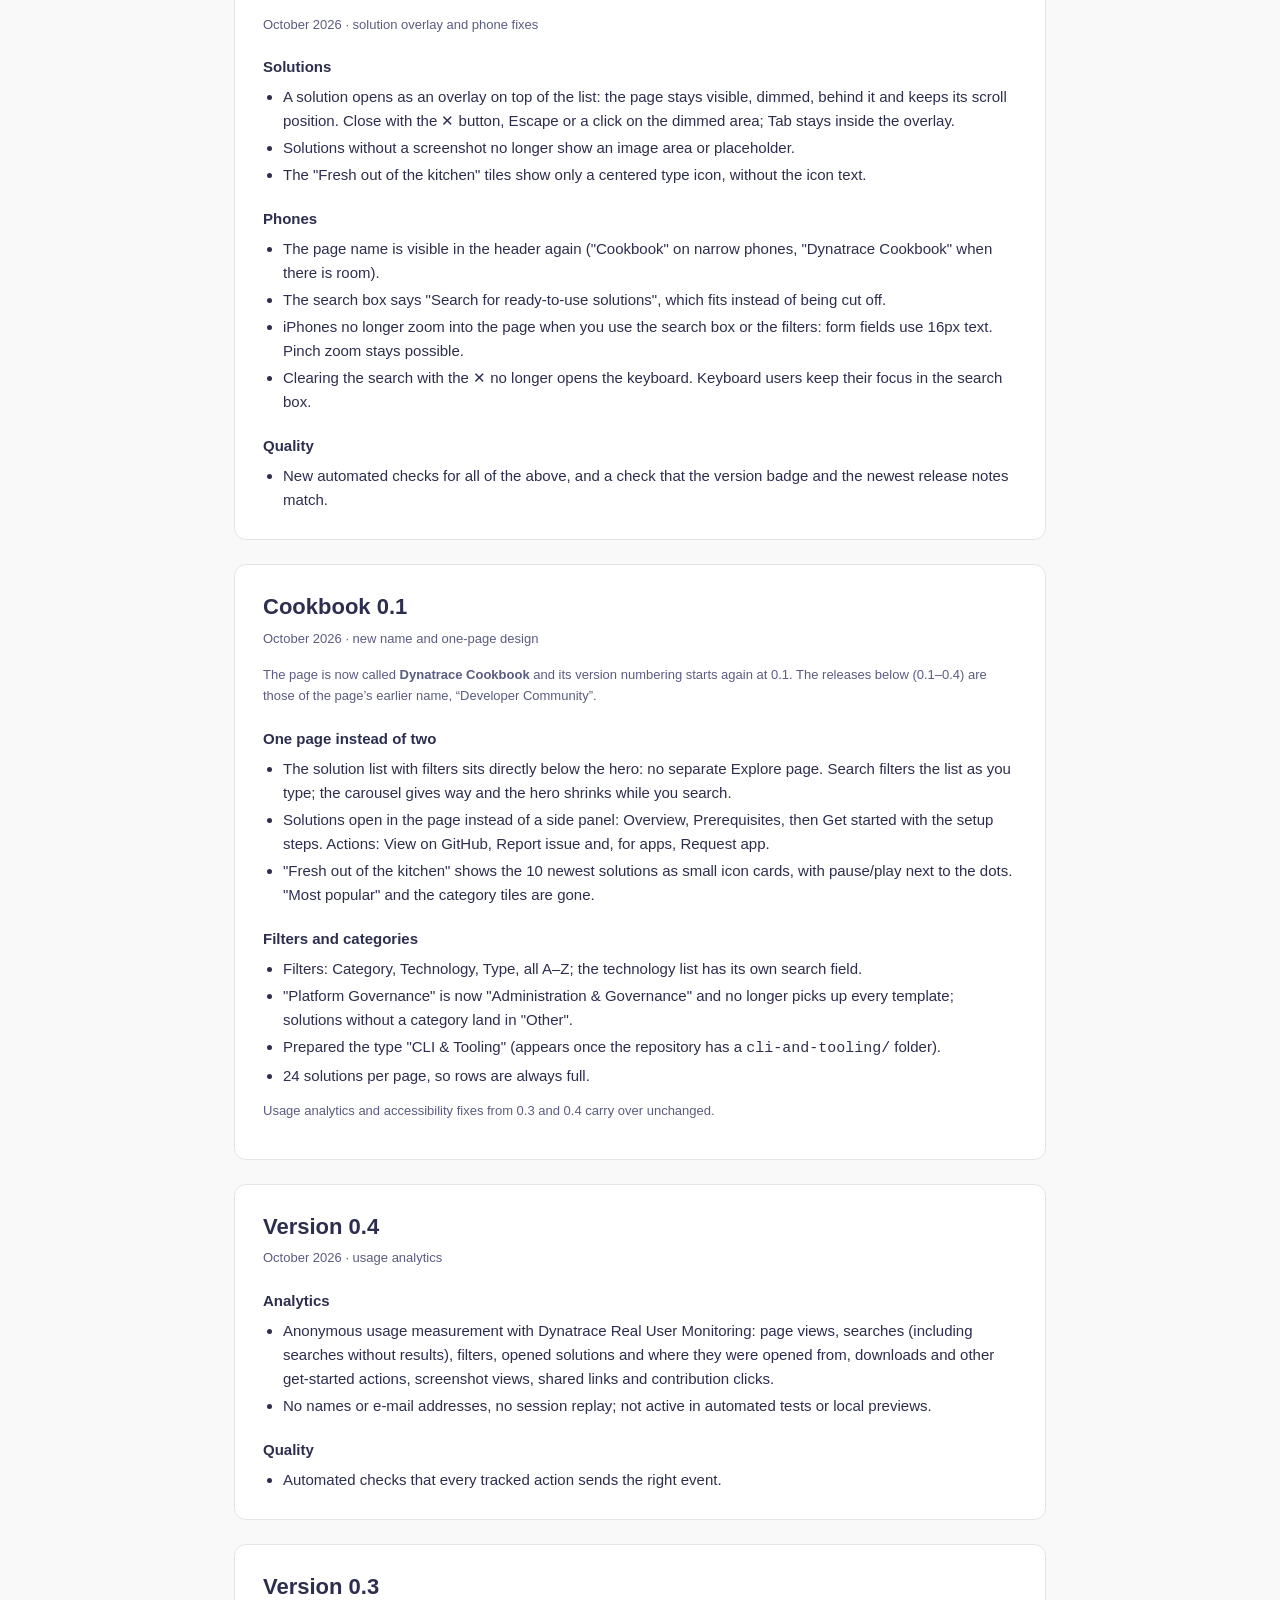
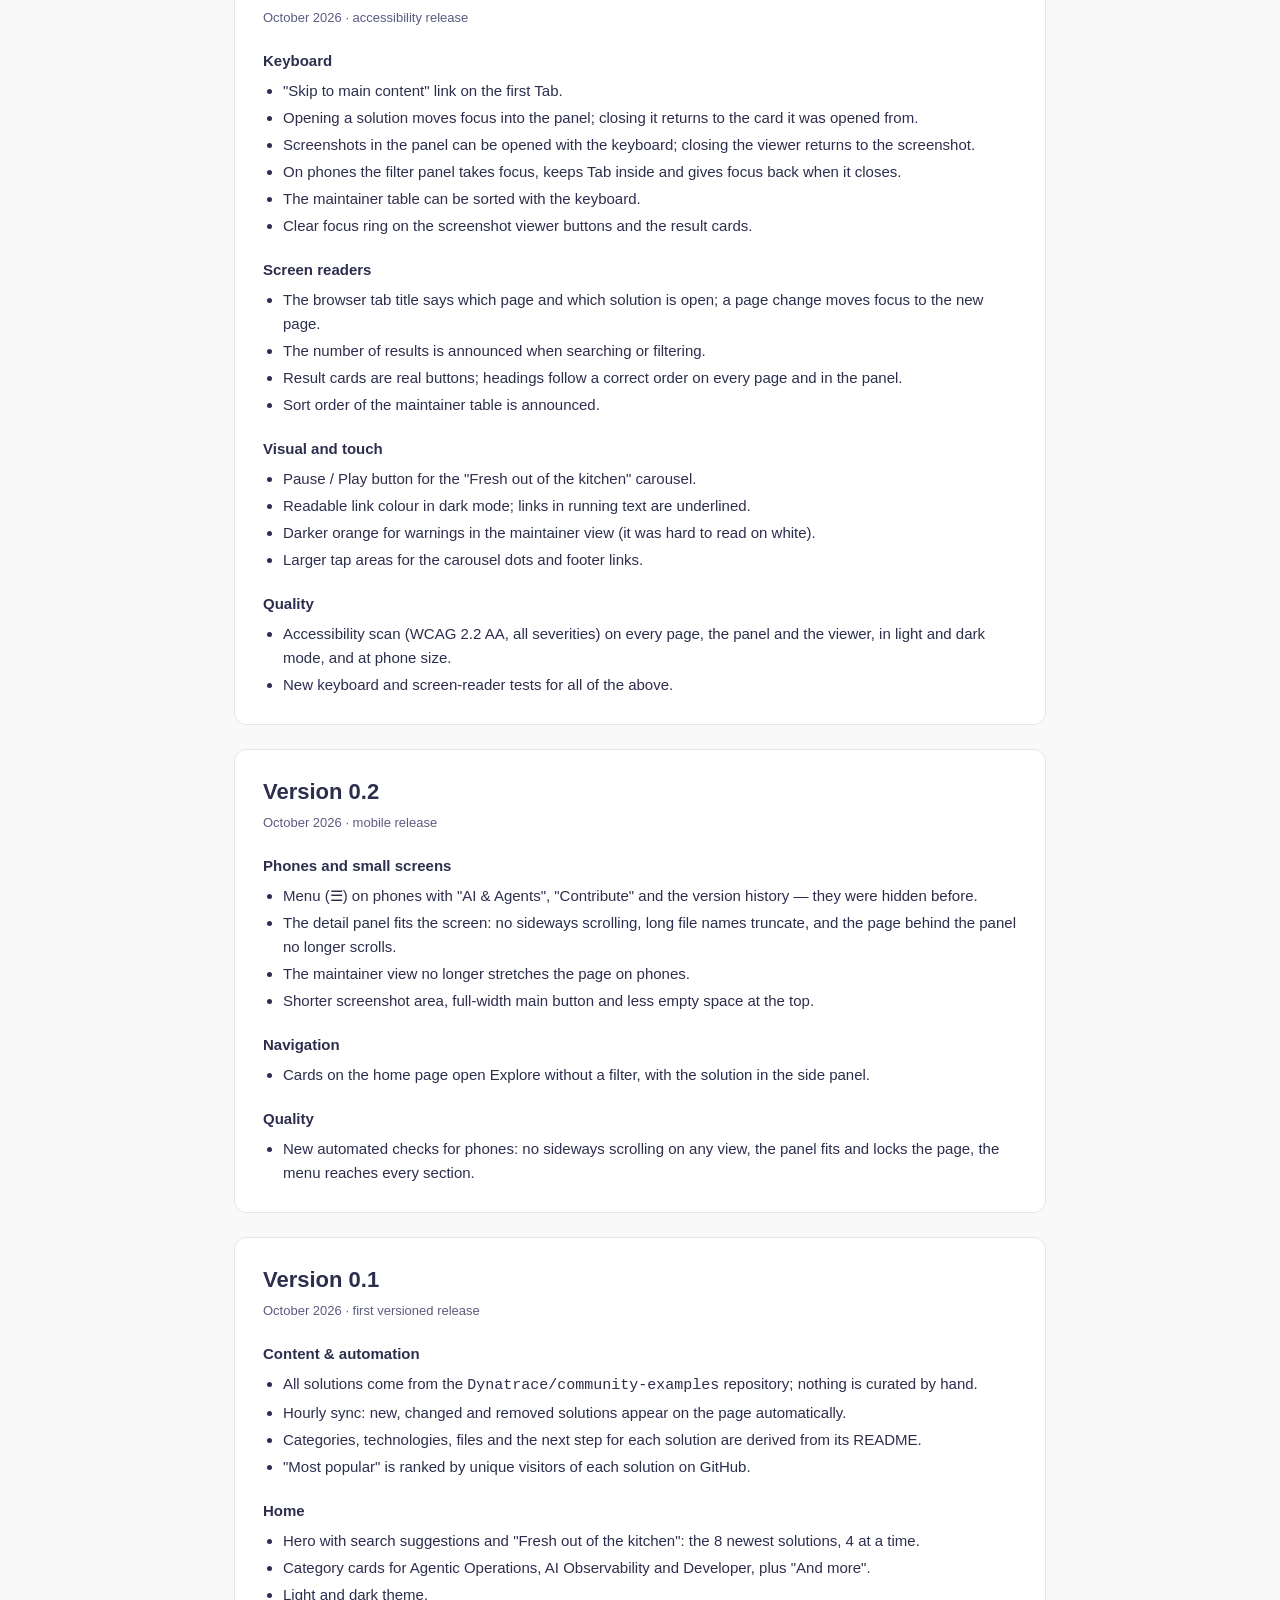
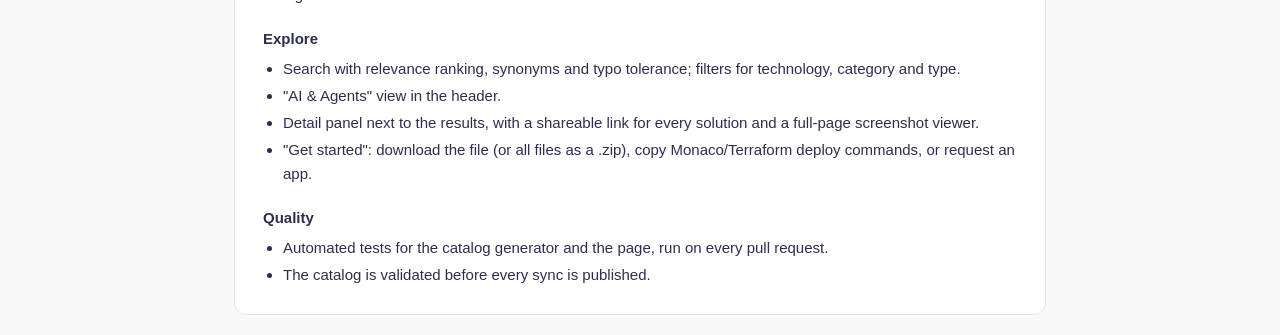
==== commit 475afff4: "Update Labs site: logo, favicon, Newest default, Back button, pagination, videos (cd3d47c) Copied un" ====
--- a/version-history.html
+++ b/version-history.html
@@ -4,6 +4,8 @@
 <meta charset="utf-8">
 <meta name="viewport" content="width=device-width, initial-scale=1">
 <title>Version history · Dynatrace Labs</title>
+<link rel="icon" href="assets/img/favicon.svg" type="image/svg+xml">
+<link rel="icon" href="assets/img/favicon-32.png" sizes="32x32" type="image/png">
 <meta name="description" content="Release notes for the Dynatrace Labs page.">
 <style>
 :root{--fg:#2d2e4e;--muted:#5b5c81;--line:#e4e5eb;--blue:#1966ff;--purple:#312dad;--bg:#f9f9fa;--card:#fff;
@@ -39,7 +41,7 @@
 <main class="wrap">
   <h1>Version history</h1>
   <p class="lead">What changed in each release of the Dynatrace Labs page (earlier called "Developer Community" and then "Cookbook").
-    Solutions themselves are not versioned here — they are synced every hour from their source repositories,
+    Solutions themselves are not versioned here — they are synced automatically from their source repositories,
     such as <a href="https://github.com/Dynatrace/community-examples" target="_blank" rel="noopener">Dynatrace/community-examples</a>.</p>
 
   <section class="release" id="labs-v1">
